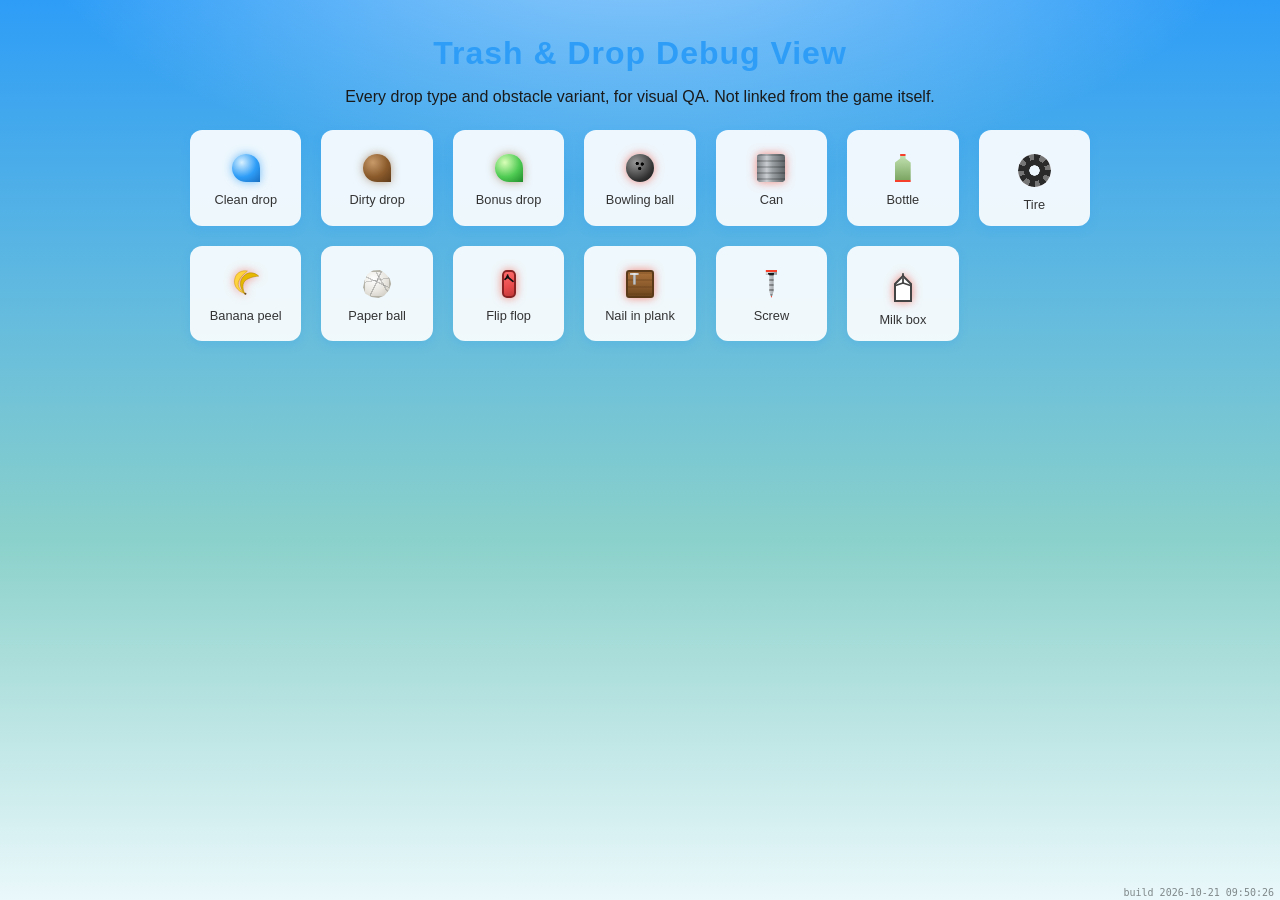
==== debug-trash.html @ 79db8f87 "Change the river background on each level-up instead of each filled bucket Co-Authored-By: Claude So" ====
<!DOCTYPE html>
<html lang="en">
<head>
    <meta charset="UTF-8">
    <meta name="viewport" content="width=device-width, initial-scale=1.0">
    <title>Trash Debug | Bucket Master</title>
    <!-- Not linked from the game. Reuses styles.css directly so this view
         always matches whatever the drop/obstacle shapes currently look
         like, with no separate copy to keep in sync. -->
    <link rel="stylesheet" href="styles.css?v=20261021093617">
    <style>
        body {
            padding: 30px 16px 60px;
        }

        h1 {
            color: #2E9DF7;
            margin-bottom: 4px;
        }

        #grid {
            display: grid;
            grid-template-columns: repeat(auto-fill, minmax(110px, 1fr));
            gap: 20px;
            max-width: 900px;
            margin: 24px auto 0;
        }

        .debug-item {
            position: relative;
            display: flex;
            flex-direction: column;
            align-items: center;
            gap: 10px;
            background: rgba(255, 255, 255, 0.9);
            border-radius: 12px;
            padding: 24px 10px 14px;
            box-shadow: 0 4px 10px rgba(46, 157, 247, 0.2);
        }

        /* The game positions drops absolutely for falling; here they just
           need to sit in normal flow inside the grid cell */
        .debug-item .drop {
            position: static;
        }

        .debug-item span {
            font-size: 0.8rem;
            color: #333;
        }
    </style>
</head>
<body>
    <h1>Trash &amp; Drop Debug View</h1>
    <p>Every drop type and obstacle variant, for visual QA. Not linked from the game itself.</p>
    <div id="grid"></div>
    <p id="build-marker" style="position: fixed; bottom: 2px; right: 6px; font-size: 10px; color: rgba(0, 0, 0, 0.45); margin: 0; font-family: monospace;">build 2026-10-21 09:50:26</p>

    <script>
        var types = [
            { cls: 'clean', label: 'Clean drop' },
            { cls: 'dirty', label: 'Dirty drop' },
            { cls: 'dirty dirty-bonus', label: 'Bonus drop' },
            { cls: 'obstacle obstacle-bowling', label: 'Bowling ball' },
            { cls: 'obstacle obstacle-can', label: 'Can' },
            { cls: 'obstacle obstacle-bottle', label: 'Bottle' },
            { cls: 'obstacle obstacle-tire', label: 'Tire' },
            { cls: 'obstacle obstacle-banana', label: 'Banana peel' },
            { cls: 'obstacle obstacle-paperball', label: 'Paper ball' },
            { cls: 'obstacle obstacle-flipflop', label: 'Flip flop' },
            { cls: 'obstacle obstacle-plank', label: 'Nail in plank' },
            { cls: 'obstacle obstacle-screw', label: 'Screw' },
            { cls: 'obstacle obstacle-milkbox', label: 'Milk box' }
        ];

        var grid = document.getElementById('grid');

        types.forEach(function (type) {
            var item = document.createElement('div');
            item.className = 'debug-item';

            var drop = document.createElement('div');
            drop.className = 'drop ' + type.cls;
            item.appendChild(drop);

            var label = document.createElement('span');
            label.textContent = type.label;
            item.appendChild(label);

            grid.appendChild(item);
        });
    </script>
</body>
</html>
---- styles.css ----
/* Charity: water Brand Colors

Primary Colors:
- Yellow:     #FFC907
- Blue:       #2E9DF7

Secondary Colors:
- Light Blue: #8BD1CB
- Green:      #4FCB53
- Orange:     #FF902A
- Red:        #F5402C
- Dark Green: #159A48
- Pink:       #F16061

*/

* {
    box-sizing: border-box;
}

body {
    font-family: 'Fredoka', Arial, Helvetica, sans-serif;
    text-align: center;
    background:
        radial-gradient(ellipse 80% 50% at 50% -10%, rgba(255, 255, 255, 0.55), rgba(255, 255, 255, 0) 60%),
        linear-gradient(180deg, #2E9DF7 0%, #8BD1CB 60%, #eaf8fb 100%);
    background-attachment: fixed;
    margin: 0;
    padding: 20px 10px 40px;
    color: #1a1a1a;
    position: relative;
    overflow-x: hidden;
}

/* Drifting clouds sit behind every other element */
.sky-clouds {
    position: fixed;
    inset: 0;
    overflow: hidden;
    pointer-events: none;
    z-index: 0;
}

.sky-cloud {
    position: absolute;
    overflow: visible;
    fill: rgba(255, 255, 255, 0.75);
}

.sky-cloud-one { width: 420px; height: 240px; top: 2%; left: 0; opacity: 0; animation: cloudDrift1 38s linear 0s infinite; }
.sky-cloud-two { width: 320px; height: 184px; top: 60%; left: 0; fill: rgba(255, 255, 255, 0.55); opacity: 0; animation: cloudDrift2 34s linear -12s infinite; }
.sky-cloud-three { width: 260px; height: 150px; top: 32%; left: 0; fill: rgba(255, 255, 255, 0.45); opacity: 0; animation: cloudDrift3 30s linear -20s infinite; }

/* Each cloud's shape slowly stretches wider and contracts again, at an
   uneven pace so the three clouds never sync up and it reads as random */
.sky-cloud path {
    transform-box: fill-box;
    transform-origin: center;
}

.sky-cloud-one path { animation: cloudStretch1 25s ease-in-out 0s infinite; }
.sky-cloud-two path { animation: cloudStretch2 31s ease-in-out -9s infinite; }
.sky-cloud-three path { animation: cloudStretch3 21s ease-in-out -14s infinite; }

@keyframes cloudDrift1 {
    0%   { transform: translate3d(115vw, 0, 0); opacity: 0; }
    8%   { opacity: 1; }
    75%  { opacity: 1; }
    100% { transform: translate3d(-45vw, 0, 0); opacity: 0; }
}

@keyframes cloudDrift2 {
    0%   { transform: translate3d(108vw, 0, 0); opacity: 0; }
    6%   { opacity: 1; }
    78%  { opacity: 1; }
    100% { transform: translate3d(-40vw, 0, 0); opacity: 0; }
}

@keyframes cloudDrift3 {
    0%   { transform: translate3d(105vw, 0, 0); opacity: 0; }
    10%  { opacity: 1; }
    80%  { opacity: 1; }
    100% { transform: translate3d(-35vw, 0, 0); opacity: 0; }
}

@keyframes cloudStretch1 {
    0%   { transform: scaleX(1); }
    17%  { transform: scaleX(1.3); }
    38%  { transform: scaleX(0.88); }
    60%  { transform: scaleX(1.45); }
    83%  { transform: scaleX(0.95); }
    100% { transform: scaleX(1); }
}

@keyframes cloudStretch2 {
    0%   { transform: scaleX(1); }
    22%  { transform: scaleX(0.82); }
    47%  { transform: scaleX(1.4); }
    68%  { transform: scaleX(1.05); }
    90%  { transform: scaleX(1.25); }
    100% { transform: scaleX(1); }
}

@keyframes cloudStretch3 {
    0%   { transform: scaleX(1); }
    13%  { transform: scaleX(1.2); }
    35%  { transform: scaleX(1.35); }
    55%  { transform: scaleX(0.8); }
    78%  { transform: scaleX(1.15); }
    100% { transform: scaleX(1); }
}

@media (prefers-reduced-motion: reduce) {
    .sky-cloud, .sky-cloud path { animation: none; opacity: 0.6; }
}

/* Everything else sits above the sky and clouds */
header, #stats-bar, #game-area, #controls, #confetti-layer {
    position: relative;
    z-index: 1;
}

/* Glassy, glowing header panel with a soft light-leak highlight across the top */
header {
    position: relative;
    margin-bottom: 15px;
    background: linear-gradient(180deg, rgba(255, 255, 255, 0.97) 0%, rgba(235, 248, 255, 0.92) 55%, rgba(210, 238, 255, 0.88) 100%);
    max-width: 500px;
    margin-left: auto;
    margin-right: auto;
    border-radius: 22px;
    padding: 16px 12px 12px;
    border: 1px solid rgba(255, 255, 255, 0.85);
    box-shadow:
        0 1px 0 rgba(255, 255, 255, 0.9) inset,
        0 10px 26px rgba(46, 157, 247, 0.28),
        0 0 0 1px rgba(46, 157, 247, 0.12);
    overflow: hidden;
}

header::before {
    content: '';
    position: absolute;
    top: -4px;
    left: 8%;
    width: 84%;
    height: 48%;
    background: linear-gradient(180deg, rgba(255, 255, 255, 0.95), rgba(255, 255, 255, 0));
    border-radius: 50%;
    pointer-events: none;
}

/* A diagonal shine sweeps across the whole header box periodically. Uses
   `left` (resolved against the header's own width) rather than
   `transform: translateX()` (which resolves against the band's own,
   much narrower width) so it reliably clears the box before looping. */
header::after {
    content: '';
    position: absolute;
    top: 0;
    left: -40%;
    width: 30%;
    height: 100%;
    background: linear-gradient(120deg, transparent, rgba(255, 255, 255, 0.85), transparent);
    transform: skewX(-20deg);
    animation: headerShimmerSweep 3.5s ease-in-out infinite;
    pointer-events: none;
}

@keyframes headerShimmerSweep {
    0%   { left: -40%; }
    100% { left: 140%; }
}

body.playing header::after {
    animation: none;
}

#logo {
    position: relative;
    left: -3px;
    max-width: 220px;
    margin-bottom: 5px;
    filter: drop-shadow(0 2px 5px rgba(0, 0, 0, 0.18));
}

/* The header itself stays soft and plainly transparent; the title and
   stats row below get pushed much further into glossy chrome instead */
h1 {
    position: relative;
    margin: 5px 0;
    font-weight: 700;
    letter-spacing: 1px;
}

/* Each letter is its own glossy chrome bubble: a vertical gradient fill
   clipped to the text, plus an embossed shadow for depth. They bob up and
   down in a slow wave, split into spans and given a randomized delay by
   script.js. */
.title-letter {
    display: inline-block;
    background: linear-gradient(180deg, #ffffff 0%, #cfe9ff 14%, #2E9DF7 42%, #155ea0 58%, #6fc3ff 75%, #eaf8ff 100%);
    -webkit-background-clip: text;
    background-clip: text;
    -webkit-text-fill-color: transparent;
    color: transparent;
    text-shadow:
        0 2px 0 rgba(10, 60, 100, 0.35),
        0 5px 10px rgba(46, 157, 247, 0.35);
    animation: titleWave 1.8s ease-in-out infinite;
}

@keyframes titleWave {
    0%, 100% { transform: translateY(0); }
    50%      { transform: translateY(calc(-1 * var(--bob-height, 6px))); }
}

body.playing .title-letter {
    animation: none;
    transform: translateY(0);
}

#tagline {
    position: relative;
    margin: 0;
    font-size: 0.95rem;
}

/* Mute/unmute button: a shiny glass orb pinned to the header's corner */
#sound-toggle {
    position: absolute;
    top: 10px;
    right: 10px;
    width: 40px;
    height: 40px;
    padding: 0;
    font-size: 1.2rem;
    line-height: 1;
    border-radius: 50%;
    background: radial-gradient(circle at 35% 28%, #eafffc 0%, #8BD1CB 50%, #3f9188 100%);
    box-shadow:
        0 1px 0 rgba(255, 255, 255, 0.85) inset,
        0 -5px 8px rgba(0, 0, 0, 0.2) inset,
        0 3px 8px rgba(0, 0, 0, 0.3),
        0 0 14px rgba(139, 209, 203, 0.7);
    transition: filter 150ms ease, box-shadow 150ms ease, transform 150ms ease;
    overflow: hidden;
}

#sound-toggle::after {
    content: '';
    position: absolute;
    top: 3px;
    left: 18%;
    width: 64%;
    height: 38%;
    background: linear-gradient(180deg, rgba(255, 255, 255, 0.9), rgba(255, 255, 255, 0));
    border-radius: 50%;
    pointer-events: none;
}

#sound-toggle:hover {
    filter: brightness(1.12);
    transform: translateY(-1px);
    box-shadow:
        0 1px 0 rgba(255, 255, 255, 0.9) inset,
        0 -5px 8px rgba(0, 0, 0, 0.2) inset,
        0 4px 10px rgba(0, 0, 0, 0.32),
        0 0 20px rgba(139, 209, 203, 0.9);
}

#sound-toggle.muted {
    background: radial-gradient(circle at 35% 28%, #fbfbfb 0%, #cfcfcf 50%, #8d8d8d 100%);
}

/* Stats bar above the game area: pushed well past the header's soft
   glass look into full plasticy, chrome-bevel gloss */
#stats-bar {
    position: relative;
    display: flex;
    justify-content: center;
    gap: 20px;
    max-width: 500px;
    margin: 14px auto 0;
    background: linear-gradient(180deg, rgba(255, 255, 255, 0.98) 0%, rgba(205, 238, 255, 0.92) 55%, rgba(175, 222, 252, 0.9) 100%);
    border: 1px solid rgba(255, 255, 255, 0.9);
    border-radius: 20px;
    padding: 14px 10px;
    overflow: hidden;
    box-shadow:
        0 2px 0 rgba(255, 255, 255, 0.95) inset,
        0 -10px 16px rgba(46, 157, 247, 0.18) inset,
        0 10px 22px rgba(46, 157, 247, 0.3),
        0 0 0 1px rgba(46, 157, 247, 0.15);
}

/* A diagonal shine sweeps across the panel periodically */
/* Same `left`-based sweep as the header, so it fully clears the panel
   before looping instead of blinking out mid-box */
#stats-bar::after {
    content: '';
    position: absolute;
    top: 0;
    left: -40%;
    width: 30%;
    height: 100%;
    background: linear-gradient(120deg, transparent, rgba(255, 255, 255, 0.75), transparent);
    transform: skewX(-20deg);
    animation: statsShimmerSweep 4s ease-in-out infinite;
    pointer-events: none;
}

@keyframes statsShimmerSweep {
    0%   { left: -40%; }
    100% { left: 140%; }
}

body.playing #stats-bar::after {
    animation: none;
}

/* Delay, duration, and bob height are randomized per stat by script.js,
   so the wave travels across the row unevenly instead of a uniform bounce */
.stat {
    display: flex;
    flex-direction: column;
    animation: statWave 1.4s ease-in-out infinite;
}

@keyframes statWave {
    0%, 100% { transform: translateY(0); }
    50% { transform: translateY(calc(-1 * var(--bob-height, 10px))); }
}

/* The wave stops while a round is actually being played, so it doesn't
   distract from the game itself */
body.playing .stat {
    animation: none;
}

.stat-label {
    font-size: 0.75rem;
    font-weight: 600;
    text-transform: uppercase;
    letter-spacing: 0.5px;
    color: #4a7fa8;
    text-shadow: 0 1px 0 rgba(255, 255, 255, 0.7);
}

/* Glossy chrome numbers, same vertical gradient-fill trick as the title */
#timer-display, #level-display, #buckets-display {
    font-size: 1.75rem;
    font-weight: 700;
    background: linear-gradient(180deg, #ffffff 0%, #cfe9ff 14%, #2E9DF7 42%, #155ea0 58%, #6fc3ff 75%, #eaf8ff 100%);
    -webkit-background-clip: text;
    background-clip: text;
    -webkit-text-fill-color: transparent;
    color: transparent;
    text-shadow:
        0 2px 0 rgba(10, 60, 100, 0.3),
        0 4px 10px rgba(46, 157, 247, 0.4);
    transition: transform 150ms ease;
}

#lives-display {
    font-size: 1.75rem;
    filter: drop-shadow(0 1px 2px rgba(0, 0, 0, 0.2));
}

.stat-pop {
    transform: scale(1.4);
}

/* The playable area, framed like a glossy chrome window */
#game-area {
    position: relative;
    width: 100%;
    max-width: 500px;
    height: 70vh;
    max-height: 520px;
    margin: 0 auto;
    background-color: #8BD1CB;
    border: 5px solid #2E9DF7;
    border-radius: 20px;
    overflow: hidden;
    touch-action: none;
    box-shadow:
        0 0 0 3px rgba(255, 255, 255, 0.55),
        0 0 0 6px rgba(46, 157, 247, 0.3),
        0 14px 30px rgba(14, 70, 120, 0.4),
        0 0 40px rgba(46, 157, 247, 0.4),
        inset 0 3px 10px rgba(255, 255, 255, 0.35),
        inset 0 -22px 44px rgba(0, 0, 0, 0.15);
    animation: areaWobble 7s ease-in-out infinite;
}

#game-area.playing {
    cursor: none;
    animation: none;
}

/* A slow jelly-like wobble while nobody's playing */
@keyframes areaWobble {
    0%, 100% { border-radius: 20px; }
    25%      { border-radius: 24px 16px 26px 14px / 16px 26px 14px 24px; }
    50%      { border-radius: 14px 26px 16px 24px / 26px 14px 24px 16px; }
    75%      { border-radius: 26px 14px 24px 16px / 14px 24px 16px 26px; }
}

/* The title panel and stats bar get the same jelly corner wobble while
   nobody's playing, each offset in time so they don't move in lockstep */
header {
    animation: areaWobble 7s ease-in-out infinite;
    animation-delay: -2.3s;
}

#stats-bar {
    animation: areaWobble 7s ease-in-out infinite;
    animation-delay: -4.6s;
}

body.playing header,
body.playing #stats-bar {
    animation: none;
}

/* A sharp, violent version triggered briefly whenever the bucket takes damage */
#game-area.damaged {
    animation: areaWobbleViolent 500ms ease-in-out;
}

@keyframes areaWobbleViolent {
    0%   { border-radius: 20px; transform: translate(0, 0) rotate(0deg); }
    10%  { border-radius: 32px 8px 36px 4px / 8px 32px 4px 36px; transform: translate(-5px, 4px) rotate(-1.3deg); }
    25%  { border-radius: 4px 36px 8px 32px / 36px 4px 32px 8px; transform: translate(6px, -5px) rotate(1.5deg); }
    40%  { border-radius: 36px 6px 30px 10px / 6px 36px 10px 30px; transform: translate(-6px, 3px) rotate(-1.1deg); }
    55%  { border-radius: 8px 30px 6px 34px / 30px 8px 34px 6px; transform: translate(5px, -3px) rotate(1deg); }
    70%  { border-radius: 28px 12px 26px 14px / 12px 28px 14px 26px; transform: translate(-3px, 2px) rotate(-0.6deg); }
    85%  { border-radius: 16px 24px 18px 22px / 24px 16px 22px 18px; transform: translate(2px, -1px) rotate(0.3deg); }
    100% { border-radius: 20px; transform: translate(0, 0) rotate(0deg); }
}

/* Two stacked river photos, crossfaded by script.js on every full bucket */
.river-bg {
    position: absolute;
    inset: 0;
    background-size: cover;
    background-position: center;
    opacity: 0;
    transition: opacity 900ms ease;
}

.river-bg.active {
    opacity: 1;
}

/* The bucket the player moves */
#bucket {
    position: absolute;
    bottom: 10px;
    left: 50%;
    width: 52px;
    height: 70px;
    transform-origin: 50% 0%;
    filter: drop-shadow(0 4px 8px rgba(0, 0, 0, 0.3));
}

.bucket-handle {
    position: absolute;
    top: 0;
    left: 50%;
    width: 32px;
    height: 24px;
    border: 4px solid #8a5a2b;
    border-bottom: none;
    border-radius: 50% 50% 0 0;
    transform: translateX(-50%);
    box-shadow: 0 1px 0 rgba(255, 255, 255, 0.4) inset;
}

/* The bucket is built from three nested trapezoids. Each inner layer's
   top and bottom edges are pulled in vertically, and at each of those new
   heights its left/right x-coordinates are computed from the outer
   trapezoid's own slope (x = 0.1 * y from the left edge, mirrored for the
   right) plus a constant horizontal offset. Adding that same constant at
   both ends of a sloped edge preserves its slope exactly, so every
   layer's angled sides, and now its top and bottom edges too, stay
   perfectly parallel to the outer one all the way around. A plain
   `border` can't do this: it always draws along the element's original
   rectangular box, not its clip-path, so it only lines up near the top
   and leaves the tapered sides with no outline at all. Layering
   solid-color trapezoids instead makes each one peek out as a clean,
   evenly-angled rim around the next, on every edge. */

/* Outermost layer: solid gold, this IS the bucket's rim color */
.bucket-body {
    position: absolute;
    bottom: 0;
    left: 0;
    width: 100%;
    height: 56px;
    background: linear-gradient(180deg, #ffd27a 0%, #FF902A 55%, #d9730a 100%);
    clip-path: polygon(0% 0%, 100% 0%, 90% 100%, 10% 100%);
    overflow: hidden;
    box-shadow:
        inset 0 3px 5px rgba(255, 255, 255, 0.5),
        inset 0 -6px 10px rgba(0, 0, 0, 0.25);
}

/* Middle layer: the galvanized-metal gray, inset from the gold so it
   shows as an even gold rim all the way around */
.bucket-metal {
    position: absolute;
    inset: 0;
    background: linear-gradient(180deg, #eef2f3 0%, #d7dee1 35%, #aab4ba 100%);
    clip-path: polygon(5.4% 4%, 94.6% 4%, 85.4% 96%, 14.6% 96%);
    overflow: hidden;
    box-shadow:
        inset 0 4px 6px rgba(255, 255, 255, 0.6),
        inset 0 -8px 12px rgba(0, 0, 0, 0.2);
}

/* Innermost layer: masks the water fill, inset further so the metal
   shows as its own rim around the water */
.bucket-cavity {
    position: absolute;
    inset: 0;
    clip-path: polygon(13% 10%, 87% 10%, 79% 90%, 21% 90%);
    overflow: hidden;
}

#bucket-fill {
    position: absolute;
    bottom: 0;
    left: 0;
    width: 100%;
    height: 0%;
    background: linear-gradient(180deg, #a9e6e0 0%, #8BD1CB 40%, #2E9DF7 100%);
    box-shadow: 0 0 14px rgba(46, 157, 247, 0.65) inset;
    transition: height 250ms ease;
}

#bucket.jammed .bucket-body {
    background: linear-gradient(180deg, #ff9a8a 0%, #F5402C 55%, #b82e1f 100%);
}

/* The jam shake and the swing tilt both live on #bucket's transform, so
   the shake is driven from script.js alongside the tilt instead of being
   a separate CSS animation that would fight it */

/* Cracks: procedural branching lines drawn into here by script.js,
   confined to the bucket's own clip-path */
#bucket-cracks {
    position: absolute;
    inset: 0;
    width: 100%;
    height: 100%;
    pointer-events: none;
}

.crack-line {
    fill: none;
    stroke: rgba(25, 20, 15, 0.8);
    stroke-width: 1.6;
    stroke-linecap: round;
}

/* A new bucket wooshes up from way offscreen below, starting massive
   (clipped by the play area's own edges) and settling to normal size
   with a little overshoot */
@keyframes bucketEnter {
    0%   { transform: scale(7) translateY(480px); opacity: 0; }
    4%   { opacity: 1; }
    100% { transform: scale(1) translateY(0); opacity: 1; }
}

#bucket.entering {
    animation: bucketEnter 750ms cubic-bezier(0.34, 1.56, 0.64, 1);
}

/* A filled bucket shrinks up and away toward the bucket counter */
@keyframes bucketExitSuccess {
    0%   { transform: scale(1) translateY(0); opacity: 1; }
    100% { transform: scale(0.15) translateY(-120px); opacity: 0; }
}

#bucket.exiting-success {
    animation: bucketExitSuccess 420ms ease-in forwards;
}

/* A contaminated bucket lifts like it's being wound up for a throw, then
   gets flung off to whichever side --fling-dir points. --fling-distance
   is set by script.js to whatever it takes to clear the play area
   completely from wherever the bucket currently is. */
@keyframes bucketExitContaminated {
    0%   { transform: translate(0, 0) rotate(0deg) scale(1); opacity: 1; }
    20%  { transform: translate(0, -18px) rotate(calc(var(--fling-dir, 1) * -8deg)) scale(1); opacity: 1; }
    100% { transform: translate(calc(var(--fling-dir, 1) * var(--fling-distance, 420px)), -40px) rotate(calc(var(--fling-dir, 1) * 70deg)) scale(0.2); opacity: 0; }
}

#bucket.exiting-contaminated {
    animation: bucketExitContaminated 550ms ease-in forwards;
}

/* Three cracks and the bucket is done: a quick pulse then gone, with the
   debris burst handled separately by script.js */
@keyframes bucketExplode {
    0%   { transform: scale(1); opacity: 1; }
    30%  { transform: scale(1.2); opacity: 1; }
    100% { transform: scale(0.3); opacity: 0; }
}

#bucket.exploding {
    animation: bucketExplode 260ms ease-in forwards;
}

/* The water filter: a mesh sieve the bucket can bump and push around */
#filter {
    position: absolute;
    top: 0;
    left: 0;
    width: 46px;
    height: 46px;
    border-radius: 50%;
    border: 3px solid #2E9DF7;
    background-color: rgba(255, 255, 255, 0.85);
    background-image:
        repeating-linear-gradient(0deg, #8BD1CB 0 2px, transparent 2px 8px),
        repeating-linear-gradient(90deg, #8BD1CB 0 2px, transparent 2px 8px);
    box-shadow:
        0 1px 0 rgba(255, 255, 255, 0.7) inset,
        0 3px 8px rgba(0, 0, 0, 0.25),
        0 0 12px rgba(46, 157, 247, 0.45);
    transition: box-shadow 150ms ease;
    overflow: hidden;
}

#filter-cracks {
    position: absolute;
    inset: 0;
    width: 100%;
    height: 100%;
    pointer-events: none;
}

.filter-crack-line {
    stroke-width: 3;
}

/* A white diagonal shine, only visible while the filter is shining */
#filter::after {
    content: '';
    position: absolute;
    top: 0;
    left: -120%;
    width: 60%;
    height: 100%;
    background: linear-gradient(110deg, transparent, rgba(255, 255, 255, 0.95), transparent);
    transform: skewX(-20deg);
    pointer-events: none;
    opacity: 0;
}

#filter.shining::after {
    animation: filterShineSweep 800ms ease-out 300ms;
}

@keyframes filterShineSweep {
    0%   { left: -120%; opacity: 1; }
    100% { left: 160%; opacity: 1; }
}

/* A destroyed filter falls back in the same way a new bucket does */
@keyframes filterEnter {
    0%   { transform: scale(7) translateY(480px); opacity: 0; filter: brightness(3); }
    4%   { opacity: 1; }
    70%  { filter: brightness(2); }
    100% { transform: scale(1) translateY(0); opacity: 1; filter: brightness(1); }
}

#filter.entering {
    animation: filterEnter 750ms cubic-bezier(0.34, 1.56, 0.64, 1);
}

/* The third hit: a hard white flash, a swelling shockwave ring, then gone */
@keyframes filterExplode {
    0%   { transform: scale(1); opacity: 1; filter: brightness(1); box-shadow: 0 0 0 0 rgba(255, 255, 255, 0.95); }
    20%  { transform: scale(1.5); opacity: 1; filter: brightness(4); box-shadow: 0 0 0 10px rgba(255, 255, 255, 0.9), 0 0 40px 14px rgba(255, 220, 120, 0.9); }
    100% { transform: scale(2.6); opacity: 0; filter: brightness(2); box-shadow: 0 0 0 70px rgba(46, 157, 247, 0), 0 0 60px 30px rgba(255, 200, 100, 0); }
}

#filter.exploding {
    animation: filterExplode 450ms ease-out forwards;
}

#filter.gone {
    display: none;
}

#filter.bumped {
    box-shadow:
        0 0 0 6px rgba(46, 157, 247, 0.35),
        0 0 18px rgba(46, 157, 247, 0.7);
}

#filter.filtering {
    animation: filterPulse 350ms ease;
}

@keyframes filterPulse {
    0% { box-shadow: 0 0 0 0 rgba(79, 203, 83, 0.6); }
    100% { box-shadow: 0 0 0 16px rgba(79, 203, 83, 0); }
}

/* Falling drops and obstacles, created by script.js */
.drop {
    position: absolute;
    top: 0;
    width: 28px;
    height: 28px;
    border-radius: 50% 50% 0 50%;
}

/* Water drops wiggle continuously, the same elastic squish-and-rotate as
   the FoxWizard mode switch's click wobble, just looped forever instead
   of firing once. The 225deg keeps the teardrop's point-up orientation
   underneath the wiggle. script.js randomizes each drop's duration a
   little so they don't all wiggle in lockstep. */
@keyframes dropWiggle {
    0%   { transform: rotate(225deg) scale(1) rotate(0deg); }
    15%  { transform: rotate(225deg) scale(0.85, 1.25) rotate(-12deg); }
    30%  { transform: rotate(225deg) scale(1.3, 0.75) rotate(8deg); }
    45%  { transform: rotate(225deg) scale(0.8, 1.2) rotate(-6deg); }
    60%  { transform: rotate(225deg) scale(1.15, 0.85) rotate(4deg); }
    75%  { transform: rotate(225deg) scale(0.92, 1.08) rotate(-2deg); }
    90%  { transform: rotate(225deg) scale(1.05, 0.95) rotate(1deg); }
    100% { transform: rotate(225deg) scale(1) rotate(0deg); }
}

.drop.clean, .drop.dirty {
    animation: dropWiggle 1.7s ease-in-out infinite;
}

.drop.clean {
    background: radial-gradient(circle at 35% 30%, #d7f0ff 0%, #2E9DF7 55%, #1a6fc0 100%);
    box-shadow: 0 0 9px rgba(46, 157, 247, 0.65);
}

.drop.dirty {
    background: radial-gradient(circle at 35% 30%, #c89a6a 0%, #8a5a2b 55%, #5e3b1a 100%);
    box-shadow: 0 0 9px rgba(138, 90, 43, 0.55);
}

/* A rare bonus dirty drop: neon green and pulsing, worth filtering
   instead of avoiding. Keeps the wiggle but adds a second, independent
   pulse animation (its own fixed-speed duration is appended by
   script.js, since the wiggle's duration is randomized per drop). */
@keyframes bonusPulse {
    0%, 100% { box-shadow: 0 0 10px 2px rgba(79, 203, 83, 0.85); filter: brightness(1); }
    50%      { box-shadow: 0 0 22px 7px rgba(140, 255, 120, 1); filter: brightness(1.35); }
}

.drop.dirty.dirty-bonus {
    background: radial-gradient(circle at 35% 30%, #d9ffb8 0%, #4FCB53 55%, #1f8a2a 100%);
    animation-name: dropWiggle, bonusPulse;
    animation-timing-function: ease-in-out, ease-in-out;
    animation-iteration-count: infinite, infinite;
}

/* Trash slowly tumbles as it falls */
@keyframes dropSpin {
    from { transform: rotate(0deg); }
    to   { transform: rotate(360deg); }
}

/* Shared obstacle look: a red hazard border and glow. script.js randomly
   tags obstacle drops with one of the variant classes below for visual
   shape/color; some variants override or remove this border themselves. */
.drop.obstacle {
    border-radius: 50%;
    animation: dropSpin 3.4s linear infinite;
    border: 2px solid #F5402C;
    box-shadow: 0 0 10px rgba(245, 64, 44, 0.6);
}

/* A bowling ball: three finger holes, no hazard border (it's a smooth
   sphere, not a rimmed object) */
.drop.obstacle.obstacle-bowling {
    border: none;
    background:
        radial-gradient(circle 2.3px at 40% 34%, #040404 0%, #040404 55%, rgba(0, 0, 0, 0.5) 72%, transparent 85%),
        radial-gradient(circle 2.3px at 58% 36%, #040404 0%, #040404 55%, rgba(0, 0, 0, 0.5) 72%, transparent 85%),
        radial-gradient(circle 2.3px at 49% 52%, #040404 0%, #040404 55%, rgba(0, 0, 0, 0.5) 72%, transparent 85%),
        radial-gradient(circle at 35% 30%, #999 0%, #333333 65%, #111 100%);
}

/* A crushed can: horizontal ridges across a dented metal body, no
   hazard border (the can's own metal edge reads clearly enough) */
.drop.obstacle.obstacle-can {
    border-radius: 15% / 10%;
    border: none;
    background:
        repeating-linear-gradient(180deg, rgba(0, 0, 0, 0.18) 0 2px, transparent 2px 6px),
        linear-gradient(90deg, #7d8286 0%, #c9cdd1 35%, #9aa0a4 55%, #5e6366 100%);
}

/* A plastic bottle: a narrow neck above a wider translucent body */
.drop.obstacle.obstacle-bottle {
    border-radius: 0;
    clip-path: polygon(40.4% 0%, 59.6% 0%, 59.6% 16%, 78% 30%, 78% 100%, 22% 100%, 22% 30%, 40.4% 16%);
    background: linear-gradient(180deg, rgba(158, 206, 112, 0.55) 0%, rgba(85, 139, 47, 0.75) 100%);
}

/* A tire: a tread-studded rubber ring with a hub and lug nuts, a little
   bigger than the other trash so it reads clearly */
/* Just the rubber ring with a genuinely empty hole through the middle
   (via mask, not a lighter-colored center) -- a wheel's hub and lug nuts
   aren't part of the tire itself */
.drop.obstacle.obstacle-tire {
    width: 33px;
    height: 33px;
    border-radius: 50%;
    border: none;
    background:
        /* solid band for the inner half of the ring, so the spoked
           tread pattern underneath only shows in the outer half. Fewer,
           wider, higher-contrast spokes so they actually read at this
           size instead of blurring into a flat ring. `circle` alone
           defaults to farthest-corner sizing, which measures percentages
           against the box's CORNER distance, not the rendered circle's
           own edge -- that mismatch was pushing the "outer half" past
           the visible circle entirely, hiding the spokes completely.
           farthest-side fixes percentages to the actual circle radius. */
        radial-gradient(circle farthest-side, transparent 0% 30%, #2a2a2a 30% 65%, transparent 65% 100%),
        repeating-conic-gradient(#2a2a2a 0deg 22.5deg, #767676 22.5deg 45deg);
    -webkit-mask-image: radial-gradient(circle farthest-side, transparent 0% 30%, #000 33% 100%);
    mask-image: radial-gradient(circle farthest-side, transparent 0% 30%, #000 33% 100%);
    box-shadow: 0 0 10px rgba(245, 64, 44, 0.6);
}

/* A banana peel: three curled strips splayed from a center point */
/* Two actual bananas in a bunch: one curved banana shape, drawn once as
   an SVG path, duplicated and rotated around the shared stem point for
   the second, slightly darker one. SVG instead of a clip-path polygon
   since a smooth curved fruit shape needs real curves, not many short
   straight segments. */
/* box-shadow (from the shared .drop.obstacle rule) follows the element's
   actual square box, which showed as a glowing square now that there's
   no clip-path to constrain it. drop-shadow follows the SVG's own alpha
   shape instead, so it hugs the bananas themselves. Second banana is
   rotated only 18deg around the shared stem (not 125deg) for a slight,
   realistic fan instead of a wide splay, and the path is fattened
   (wider gap between its outer and inner curves). */
.drop.obstacle.obstacle-banana {
    border-radius: 0;
    border: none;
    box-shadow: none;
    filter: drop-shadow(0 0 5px rgba(245, 64, 44, 0.6));
    background-color: transparent;
    background-image: url("data:image/svg+xml,%3Csvg xmlns='http://www.w3.org/2000/svg' viewBox='0 0 100 100'%3E%3Cpath d='M48,85 C15,75 2,50 12,25 C18,8 38,0 55,4 C48,10 36,18 28,32 C16,50 22,68 48,85 Z' fill='%23ffd23f' stroke='%23c99a00' stroke-width='1.8'/%3E%3Cpath d='M48,85 C15,75 2,50 12,25 C18,8 38,0 55,4 C48,10 36,18 28,32 C16,50 22,68 48,85 Z' fill='%23e6b800' stroke='%23b08700' stroke-width='1.8' transform='rotate(32 44 83)'/%3E%3Ccircle cx='48' cy='85' r='3.5' fill='%236e4a1f'/%3E%3C/svg%3E");
    background-size: 100% 100%;
    background-repeat: no-repeat;
}

/* A crumpled paper ball: an irregular off-white lump with a few faint
   crease lines */
/* An angular, many-faceted polygon (not a smooth round blob) so it reads
   as a crumpled wad of paper instead of a pale round object */
.drop.obstacle.obstacle-paperball {
    border-radius: 0;
    clip-path: polygon(
        35% 2%, 60% 0%, 78% 12%, 95% 30%, 100% 50%,
        92% 72%, 75% 92%, 55% 100%, 30% 96%,
        8% 85%, 0% 62%, 5% 38%, 15% 15%
    );
    background:
        linear-gradient(115deg, transparent 0% 44%, rgba(110, 110, 110, 0.4) 44% 48%, transparent 48% 100%),
        linear-gradient(25deg, transparent 0% 54%, rgba(110, 110, 110, 0.35) 54% 58%, transparent 58% 100%),
        linear-gradient(170deg, transparent 0% 34%, rgba(100, 100, 100, 0.3) 34% 38%, transparent 38% 100%),
        linear-gradient(60deg, transparent 0% 64%, rgba(100, 100, 100, 0.3) 64% 68%, transparent 68% 100%),
        radial-gradient(circle at 35% 30%, #ffffff 0%, #e8e6df 55%, #c7c4ba 100%);
    border: 2px solid #b5b2a8;
}

/* A flip flop: an oval rubber sole with a thong strap meeting at a dot */
/* A narrow rounded-rectangle sole with a Y-shaped thong strap toward one
   end (the classic single-post flip-flop), not an X spanning the whole
   sole like a mash-up of other sandal styles */
/* The rounded-rectangle sole stays exactly as before; only the strap
   pattern changes. Drawn as an inline SVG instead of CSS gradient-line
   tricks, which kept producing an X (or worse) instead of a clean Y --
   SVG gives exact line endpoints with no angle math to get wrong. */
/* Whole shape drawn as one SVG (sole + its own stroke outline + the Y
   strap), instead of mixing a CSS clip-path/gradient with a separate
   background-image layer -- that layering kept silently failing to show
   the strap at all. */
/* The sole's shape is now plain border-radius on the element's own real
   14x28 box -- no SVG stretching involved at all for the silhouette, so
   there's nothing that can go wrong with its proportions. Only the thin
   Y-strap lines are a layered SVG on top, where any stretching quirk
   would be a minor cosmetic issue, not a "whole shape is wrong" one. */
.drop.obstacle.obstacle-flipflop {
    width: 14px;
    height: 28px;
    border-radius: 35% / 18%;
    border: 2px solid #8a2424;
    background-image:
        url("data:image/svg+xml,%3Csvg xmlns='http://www.w3.org/2000/svg' viewBox='0 0 10 24'%3E%3Cg stroke='%23111' stroke-width='1.7' stroke-linecap='round' fill='none'%3E%3Cline x1='3.6' y1='5' x2='1' y2='7.3'/%3E%3Cline x1='3.6' y1='5' x2='9' y2='9.3'/%3E%3Cline x1='3.6' y1='5' x2='3.6' y2='3'/%3E%3C/g%3E%3Ccircle cx='3.6' cy='5' r='1.3' fill='%23111'/%3E%3C/svg%3E"),
        linear-gradient(160deg, #ff6b6b 0%, #e94b4b 60%, #c23a3a 100%);
    background-size: 100% 100%, 100% 100%;
    background-repeat: no-repeat, no-repeat;
}

/* A wood plank with a nail driven through it: horizontal grain, a nail
   shaft, and a nail head */
/* A nail shaped like a T (a flat head bar over a thin shaft), confined
   to a span of the plank's height so it reads as driven into the wood,
   not a strap running the whole length of the board */
.drop.obstacle.obstacle-plank {
    border-radius: 3px;
    background:
        /* head listed first (topmost) so it covers the shaft underneath
           at the overlap; shaft's box now starts higher, well under the
           head's own box, so no sliver of it pokes out above the head */
        linear-gradient(90deg, #c4c4c4, #e8e8e8 50%, #c4c4c4) 12.5% 6.67% / 36% 10% no-repeat,
        linear-gradient(90deg, #9a9a9a, #c4c4c4 50%, #9a9a9a) 22.7% 20% / 12% 40% no-repeat,
        repeating-linear-gradient(180deg, rgba(90, 55, 20, 0.25) 0 2px, transparent 2px 7px),
        linear-gradient(180deg, #a9703a 0%, #8a5a2b 60%, #6e4720 100%);
    border: 2px solid #5a3a18;
}

/* A screw: a metal shaft with horizontal thread rings (not diagonal
   hatching, which read as feather barbs) and a slotted head */
/* A wide flat head sitting above a distinctly thin shaft, not a single
   gentle taper, so it reads as a screw and not a tapered capsule */
.drop.obstacle.obstacle-screw {
    border-radius: 0;
    clip-path: polygon(
        30% 0%, 70% 0%, 70% 16%,
        58% 16%, 58% 76%, 50% 100%, 42% 76%,
        42% 16%, 30% 16%
    );
    background:
        linear-gradient(90deg, transparent 36%, #1a1a1a 38%, #1a1a1a 62%, transparent 64%) 0 4% / 100% 10% no-repeat,
        repeating-linear-gradient(0deg, rgba(0, 0, 0, 0.3) 0 2px, transparent 2px 5px),
        linear-gradient(90deg, #8a8f94 0%, #d8dcdf 35%, #b0b5b9 55%, #6d7275 100%);
}

/* A milk box: the outer silhouette is now a clip-path on the element's
   own real box (same guarantee as the flip-flop's border-radius fix --
   no SVG stretching involved for the overall shape/proportions). The
   element's own background-color shows through as a thin rim around the
   smaller white polygon layered on top, which is how the outline is
   achieved without a `border` (which doesn't follow clip-path) or a
   drop-shadow (too faint to read clearly). Fold lines and the white peak
   seam are layered the same way. */
/* Narrow 20px carton drawn as one outlined SVG: gable roof, short white flap
   line at the peak, and a Y fold low on the roof. */
.drop.obstacle.obstacle-milkbox {
    width: 20px;
    height: 32px;
    border-radius: 0;
    border: none;
    box-shadow: none;
    filter: drop-shadow(0 0 5px rgba(245, 64, 44, 0.6));
    background-color: transparent;
    background-image: url("data:image/svg+xml,%3Csvg xmlns='http://www.w3.org/2000/svg' viewBox='0 0 20 32'%3E%3Cpolygon points='2,31 2,14 10,6 18,14 18,31' fill='white' stroke='%23444' stroke-width='2' stroke-linejoin='miter'/%3E%3Cg stroke='%23444' stroke-width='1.8' stroke-linecap='round' fill='none'%3E%3Cline x1='10' y1='6' x2='10' y2='3.8'/%3E%3Cline x1='10' y1='13' x2='10' y2='8.5'/%3E%3Cline x1='10' y1='13' x2='2.5' y2='15.5'/%3E%3Cline x1='10' y1='13' x2='17.5' y2='15.5'/%3E%3C/g%3E%3C/svg%3E");
    background-size: 100% 100%;
    background-repeat: no-repeat;
}

/* Splash particles, fired off whenever the bucket catches something */
.splash-particle {
    position: absolute;
    width: 8px;
    height: 8px;
    border-radius: 50%;
    opacity: 1;
    pointer-events: none;
    transform: translate(0, 0) scale(1);
    transition: transform 500ms ease-out, opacity 500ms ease-out;
    box-shadow: 0 0 6px currentColor;
}

.splash-particle.active {
    transform: translate(var(--dx), var(--dy)) scale(0.3);
    opacity: 0;
}

.splash-particle.clean-splash { background-color: #2E9DF7; color: #2E9DF7; }
.splash-particle.clean-splash:nth-child(odd) { background-color: #8BD1CB; color: #8BD1CB; }
.splash-particle.dirty-splash { background-color: #8a5a2b; color: #8a5a2b; }
.splash-particle.debris-splash { background-color: #9a9a9a; color: #9a9a9a; }
.splash-particle.debris-splash:nth-child(odd) { background-color: #4a4a4a; color: #4a4a4a; }

/* Overlays for the start and game-over screens */
.overlay {
    position: absolute;
    top: 0;
    left: 0;
    width: 100%;
    height: 100%;
    display: flex;
    flex-direction: column;
    align-items: center;
    justify-content: safe center;
    gap: 8px;
    padding: 10px 14px;
    background: linear-gradient(180deg, rgba(255, 255, 255, 0.97) 0%, rgba(222, 244, 255, 0.93) 100%);
    box-shadow: inset 0 3px 12px rgba(255, 255, 255, 0.6);
    z-index: 2;
    overflow-y: auto;
}

/* Buttons and headings never shrink to make room for the scoreboard;
   only the scoreboard's own list scrolls internally (see .leaderboard ol) */
.overlay button, .overlay h2 {
    flex-shrink: 0;
}

.overlay.hidden {
    display: none;
}

/* Generic hide, used for things like the name-entry form that aren't
   themselves an .overlay */
.hidden {
    display: none;
}

.overlay h2 {
    color: #2E9DF7;
    margin: 0;
    text-shadow:
        0 1px 0 rgba(255, 255, 255, 0.85),
        0 0 16px rgba(46, 157, 247, 0.5);
}

/* Game Over gets the same glossy chrome letters as the header title (via
   .title-letter, applied to its children by script.js), just huge */
/* Game over is a little more see-through than the other overlays so the
   board behind it shows through */
#game-over-screen {
    background: linear-gradient(180deg, rgba(255, 255, 255, 0.88) 0%, rgba(222, 244, 255, 0.82) 100%);
}

#game-over-title {
    font-size: 2.6rem;
    line-height: 1.1;
}

.overlay p {
    margin: 0;
    max-width: 400px;
}

/* Scoreboard: ranks runs by buckets-per-minute, shown on the start and
   game-over screens whenever the game itself isn't running */
.leaderboard {
    width: fit-content;
    min-width: 240px;
    max-width: 100%;
    background: linear-gradient(180deg, rgba(255, 255, 255, 0.9), rgba(214, 240, 255, 0.85));
    border: 1px solid rgba(255, 255, 255, 0.85);
    border-radius: 14px;
    padding: 10px 14px;
    box-shadow:
        0 1px 0 rgba(255, 255, 255, 0.9) inset,
        0 6px 16px rgba(46, 157, 247, 0.2);
}

.leaderboard h3 {
    margin: 0 0 6px;
    color: #2E9DF7;
    font-size: 0.95rem;
    text-shadow: 0 1px 0 rgba(255, 255, 255, 0.8), 0 0 10px rgba(46, 157, 247, 0.4);
}

.leaderboard ol {
    margin: 0 auto;
    padding-left: 0;
    width: fit-content;
    max-width: 100%;
    list-style-position: inside;
    text-align: left;
    font-size: 1.05rem;
    max-height: none;
    overflow-y: visible;
    flex-shrink: 0;
}

.leaderboard li {
    padding: 4px 0;
}

.leaderboard li.empty {
    list-style: none;
    text-align: center;
    color: #666;
}

#game-over-screen .leaderboard ol {
    max-height: none;
    overflow-y: visible;
}

/* The player's own run, shown as one highlighted block at the top of the
   game-over scoreboard instead of a stack of separate text lines */
.final-run {
    margin-bottom: 8px;
    padding: 6px 8px 8px;
    border-radius: 10px;
    background: rgba(46, 157, 247, 0.12);
    border: 1px solid rgba(46, 157, 247, 0.35);
}

.final-run h3 {
    margin-bottom: 2px;
}

.overlay .final-rate {
    margin: 0;
    font-size: 1.5rem;
    font-weight: bold;
    color: #1a6fb8;
}

.overlay .final-details {
    margin: 2px 0 0;
    font-size: 0.85rem;
    color: #444;
}

/* Name-entry form shown after a run that cracks the top of the scoreboard */
#name-entry {
    display: flex;
    flex-direction: row;
    flex-wrap: wrap;
    justify-content: center;
    align-items: center;
    gap: 8px;
}

/* The prompt takes its own full-width row so the input and Save button
   sit side by side beneath it */
#name-entry p {
    flex: 0 0 100%;
    max-width: none;
}

/* #name-entry's own display:flex above otherwise outranks the generic
   .hidden rule on specificity, so it needs its own override here */
#name-entry.hidden {
    display: none;
}

#name-input {
    font-size: 1rem;
    padding: 8px 14px;
    border-radius: 999px;
    border: 1px solid rgba(46, 157, 247, 0.4);
    background: linear-gradient(180deg, #ffffff, #eaf6ff);
    box-shadow:
        0 1px 0 rgba(255, 255, 255, 0.8) inset,
        0 2px 6px rgba(0, 0, 0, 0.12) inset;
    text-align: center;
    width: 200px;
}

/* Glossy, pill-shaped Frutiger Aero buttons with a shine sweep and bevel */
button {
    position: relative;
    overflow: hidden;
    font-size: 1rem;
    font-weight: bold;
    padding: 12px 26px;
    border: none;
    border-radius: 999px;
    background: linear-gradient(180deg, #8ef09a 0%, #4FCB53 45%, #2a9a35 100%);
    color: white;
    text-shadow:
        0 1px 0 rgba(255, 255, 255, 0.4),
        0 -1px 1px rgba(0, 0, 0, 0.35);
    cursor: pointer;
    box-shadow:
        0 1px 0 rgba(255, 255, 255, 0.65) inset,
        0 -7px 11px rgba(0, 0, 0, 0.25) inset,
        0 4px 10px rgba(0, 0, 0, 0.3),
        0 0 18px rgba(79, 203, 83, 0.55);
    transition: transform 120ms ease, box-shadow 200ms ease, filter 200ms ease;
}

button::before {
    content: '';
    position: absolute;
    top: 0;
    left: -40%;
    width: 30%;
    height: 100%;
    background: linear-gradient(120deg, transparent, rgba(255, 255, 255, 0.6), transparent);
    animation: buttonShimmer 3.4s ease-in-out infinite;
    pointer-events: none;
}

button::after {
    content: '';
    position: absolute;
    top: 0;
    left: 0;
    width: 100%;
    height: 55%;
    background: linear-gradient(180deg, rgba(255, 255, 255, 0.85) 0%, rgba(255, 255, 255, 0) 100%);
    border-radius: 999px / 100% 100% 0 0;
    pointer-events: none;
}

@keyframes buttonShimmer {
    0%   { transform: translateX(0) skewX(-20deg); }
    35%  { transform: translateX(480%) skewX(-20deg); }
    100% { transform: translateX(480%) skewX(-20deg); }
}

/* The controls keep their glossy look while playing, but the shine sweep
   stops so it doesn't keep distracting from the game itself */
#game-area.playing ~ #controls button::before {
    animation: none;
}

button:hover {
    filter: brightness(1.12);
    transform: translateY(-2px);
    box-shadow:
        0 1px 0 rgba(255, 255, 255, 0.75) inset,
        0 -7px 11px rgba(0, 0, 0, 0.25) inset,
        0 6px 16px rgba(0, 0, 0, 0.35),
        0 0 28px rgba(79, 203, 83, 0.85);
}

button:active {
    transform: translateY(1px);
    filter: brightness(0.95);
}

/* Elastic squish-and-rotate settle on every click, ported from the main
   mode switch in the FoxWizard web editor (itself adapted from Regime
   Radar's liquid-slosh toggle) */
@keyframes buttonClickWobble {
    0%   { transform: scale(1) rotate(0deg); }
    15%  { transform: scale(0.85, 1.25) rotate(-12deg); }
    30%  { transform: scale(1.3, 0.75) rotate(8deg); }
    45%  { transform: scale(0.8, 1.2) rotate(-6deg); }
    60%  { transform: scale(1.15, 0.85) rotate(4deg); }
    75%  { transform: scale(0.92, 1.08) rotate(-2deg); }
    90%  { transform: scale(1.05, 0.95) rotate(1deg); }
    100% { transform: scale(1) rotate(0deg); }
}

button.click-wobble {
    animation: buttonClickWobble 1.4s cubic-bezier(0.25, 0.46, 0.45, 0.94);
}

/* Panels fade out instead of snapping away when a button inside them
   makes them disappear */
.overlay, #name-entry {
    transition: opacity 260ms ease;
}

.fading-out {
    opacity: 0;
}

/* Typewriter-style credit line at the very bottom of the page. The brand
   name stays lowercase on purpose, as charity: water writes it. */
#site-footer {
    position: relative;
    z-index: 1;
    margin: 18px auto 14px;
    text-align: center;
    font-family: 'Courier New', Courier, monospace;
    font-size: 0.85rem;
    color: #1a4d73;
    text-shadow: 0 1px 0 rgba(255, 255, 255, 0.7);
}

#site-footer a {
    color: inherit;
    font-weight: bold;
    text-decoration: underline;
}

#controls {
    display: flex;
    justify-content: center;
    align-items: center;
    gap: 15px;
    max-width: 500px;
    margin: 15px auto 0;
}

#pause-btn {
    background: linear-gradient(180deg, #9fd3ff 0%, #2E9DF7 45%, #155fa8 100%);
    box-shadow:
        0 1px 0 rgba(255, 255, 255, 0.65) inset,
        0 -7px 11px rgba(0, 0, 0, 0.25) inset,
        0 4px 10px rgba(0, 0, 0, 0.3),
        0 0 18px rgba(46, 157, 247, 0.6);
}

#pause-btn:hover {
    box-shadow:
        0 1px 0 rgba(255, 255, 255, 0.75) inset,
        0 -7px 11px rgba(0, 0, 0, 0.25) inset,
        0 6px 16px rgba(0, 0, 0, 0.35),
        0 0 28px rgba(46, 157, 247, 0.9);
}

#reset-btn {
    background: linear-gradient(180deg, #ff9d8e 0%, #F5402C 45%, #ad2015 100%);
    box-shadow:
        0 1px 0 rgba(255, 255, 255, 0.65) inset,
        0 -7px 11px rgba(0, 0, 0, 0.25) inset,
        0 4px 10px rgba(0, 0, 0, 0.3),
        0 0 18px rgba(245, 64, 44, 0.6);
}

#reset-btn:hover {
    box-shadow:
        0 1px 0 rgba(255, 255, 255, 0.75) inset,
        0 -7px 11px rgba(0, 0, 0, 0.25) inset,
        0 6px 16px rgba(0, 0, 0, 0.35),
        0 0 28px rgba(245, 64, 44, 0.9);
}

/* Confetti pieces, positioned and colored by script.js */
#confetti-layer {
    position: fixed;
    top: 0;
    left: 0;
    width: 100%;
    height: 100%;
    pointer-events: none;
    overflow: hidden;
    z-index: 5;
}

.confetti-piece {
    position: absolute;
    top: -10px;
    width: 8px;
    height: 14px;
    box-shadow: 0 0 6px rgba(255, 255, 255, 0.6);
}

@keyframes confetti-fall {
    from {
        transform: translateY(0) rotate(0deg);
    }
    to {
        transform: translateY(100vh) rotate(360deg);
    }
}

/* Smaller screens: shrink the game area a bit and tighten spacing */
@media (max-width: 400px) {
    #logo {
        max-width: 160px;
    }

    #stats-bar {
        gap: 10px;
    }

    #bucket {
        width: 42px;
        height: 58px;
    }

    .bucket-body {
        height: 46px;
    }

    .drop {
        width: 22px;
        height: 22px;
    }

    .drop.obstacle.obstacle-tire {
        width: 26px;
        height: 26px;
    }

    #filter {
        width: 38px;
        height: 38px;
    }
}

/* Phones: while a round is being played the header shrinks to just the mute
   button and the scoreboard squeezes down, then both return to normal when
   not playing. The build-time debug marker is hidden here. */
@media (max-width: 600px) {
    #build-marker {
        display: none !important;
    }

    body.playing #title,
    body.playing #tagline {
        display: none;
    }

    body.playing header {
        display: flex;
        align-items: center;
        justify-content: center;
        gap: 10px;
        width: fit-content;
        padding: 6px 10px;
        margin-bottom: 8px;
    }

    body.playing #logo {
        margin-bottom: 0;
    }

    body.playing #sound-toggle {
        position: static;
        flex-shrink: 0;
        order: 2;
    }

    body.playing #stats-bar {
        padding: 0;
        margin-top: 8px;
    }

    body.playing .stat-label {
        line-height: 1;
        margin-bottom: -3px;
    }

    body.playing #timer-display,
    body.playing #level-display,
    body.playing #buckets-display,
    body.playing #lives-display {
        line-height: 1.1;
    }
}
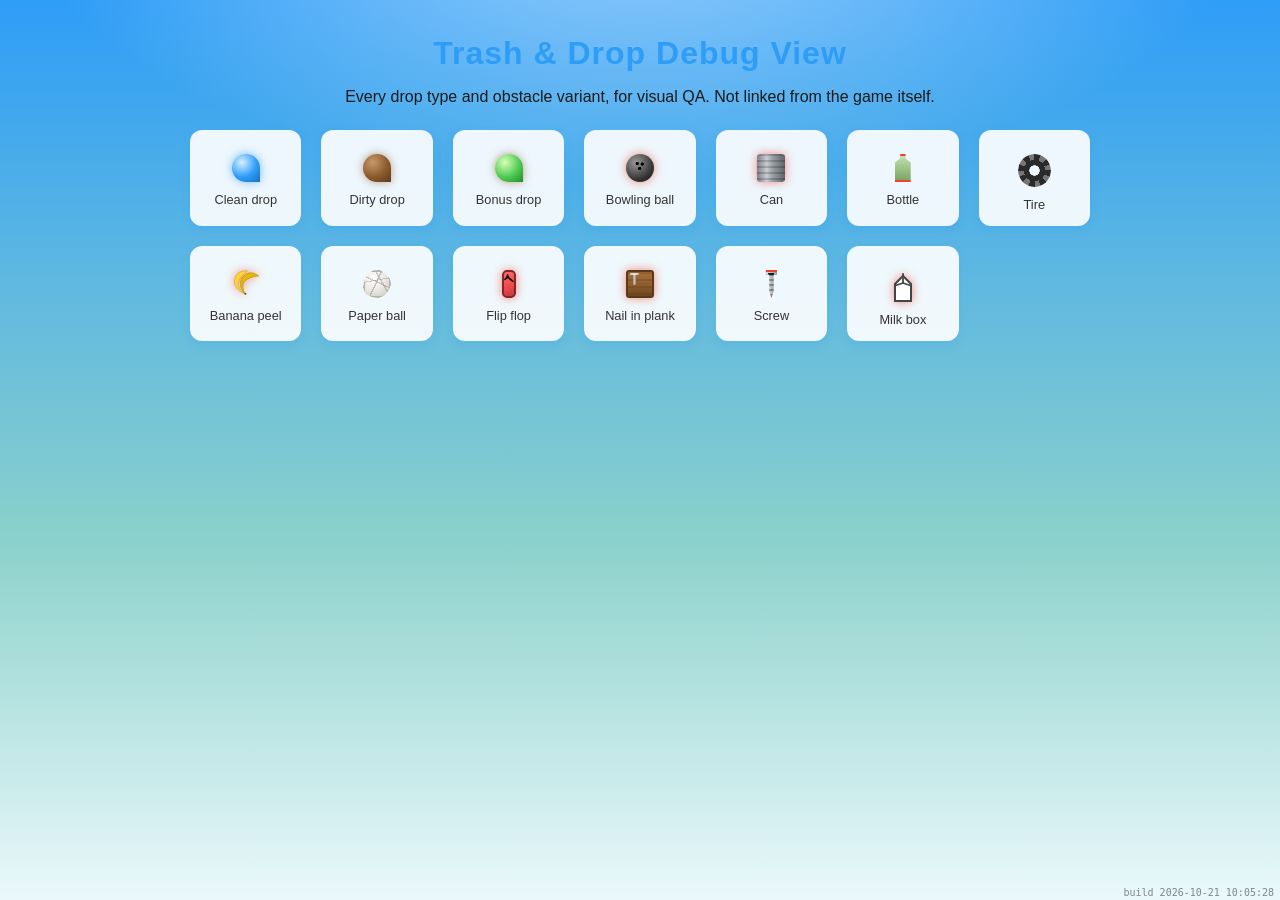
==== commit 025bc466: "Mobile audio: unlock on the first tap or touch and re-unlock after interruptions The audio engine wa" ====
--- a/debug-trash.html
+++ b/debug-trash.html
@@ -54,7 +54,7 @@
     <h1>Trash &amp; Drop Debug View</h1>
     <p>Every drop type and obstacle variant, for visual QA. Not linked from the game itself.</p>
     <div id="grid"></div>
-    <p id="build-marker" style="position: fixed; bottom: 2px; right: 6px; font-size: 10px; color: rgba(0, 0, 0, 0.45); margin: 0; font-family: monospace;">build 2026-10-21 09:50:26</p>
+    <p id="build-marker" style="position: fixed; bottom: 2px; right: 6px; font-size: 10px; color: rgba(0, 0, 0, 0.45); margin: 0; font-family: monospace;">build 2026-10-21 10:05:28</p>
 
     <script>
         var types = [
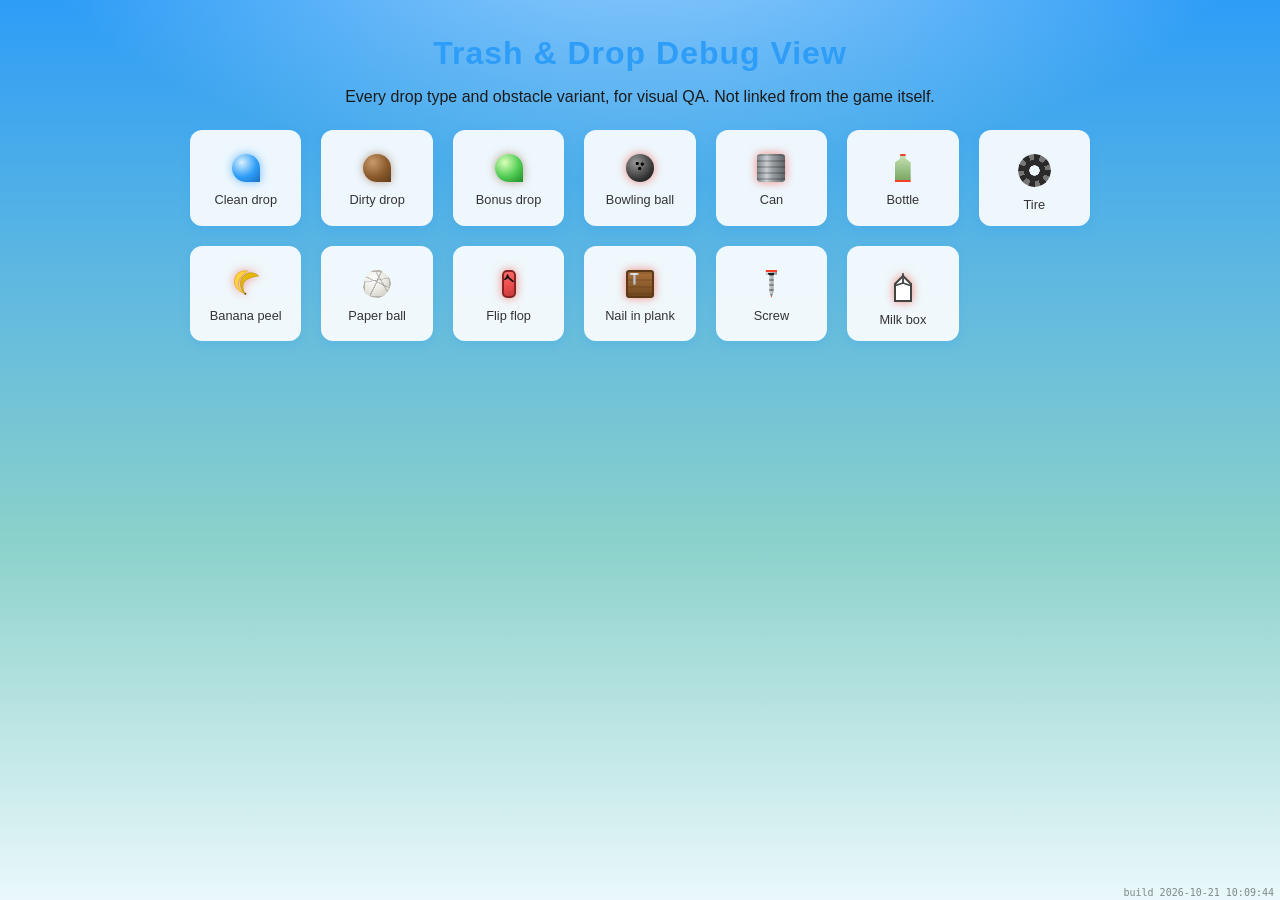
==== commit 0504842d: "Add a yellow Instructions button and a concise how-to-play card with icons Co-Authored-By: Claude So" ====
--- a/debug-trash.html
+++ b/debug-trash.html
@@ -7,7 +7,7 @@
     <!-- Not linked from the game. Reuses styles.css directly so this view
          always matches whatever the drop/obstacle shapes currently look
          like, with no separate copy to keep in sync. -->
-    <link rel="stylesheet" href="styles.css?v=20261021093617">
+    <link rel="stylesheet" href="styles.css?v=20261021100944">
     <style>
         body {
             padding: 30px 16px 60px;
@@ -54,7 +54,7 @@
     <h1>Trash &amp; Drop Debug View</h1>
     <p>Every drop type and obstacle variant, for visual QA. Not linked from the game itself.</p>
     <div id="grid"></div>
-    <p id="build-marker" style="position: fixed; bottom: 2px; right: 6px; font-size: 10px; color: rgba(0, 0, 0, 0.45); margin: 0; font-family: monospace;">build 2026-10-21 10:05:28</p>
+    <p id="build-marker" style="position: fixed; bottom: 2px; right: 6px; font-size: 10px; color: rgba(0, 0, 0, 0.45); margin: 0; font-family: monospace;">build 2026-10-21 10:09:44</p>
 
     <script>
         var types = [
--- a/styles.css
+++ b/styles.css
@@ -1290,6 +1290,7 @@
 
 #controls {
     display: flex;
+    flex-wrap: wrap;
     justify-content: center;
     align-items: center;
     gap: 15px;
@@ -1445,3 +1446,82 @@
         line-height: 1.1;
     }
 }
+
+/* Yellow Instructions button, charity: water yellow with dark text so it
+   stays readable on the bright gradient */
+#instructions-btn {
+    background: linear-gradient(180deg, #fff1a0 0%, #FFC907 45%, #d19a00 100%);
+    color: #5a4300;
+    text-shadow: 0 1px 0 rgba(255, 255, 255, 0.6);
+    box-shadow:
+        0 1px 0 rgba(255, 255, 255, 0.75) inset,
+        0 -7px 11px rgba(0, 0, 0, 0.2) inset,
+        0 4px 10px rgba(0, 0, 0, 0.3),
+        0 0 18px rgba(255, 201, 7, 0.65);
+}
+
+#instructions-btn:hover {
+    box-shadow:
+        0 1px 0 rgba(255, 255, 255, 0.8) inset,
+        0 -7px 11px rgba(0, 0, 0, 0.2) inset,
+        0 6px 16px rgba(0, 0, 0, 0.35),
+        0 0 28px rgba(255, 201, 7, 0.95);
+}
+
+/* How-to-play card: sits above the start, pause, and game-over panels */
+#instructions-screen {
+    z-index: 3;
+    gap: 8px;
+    background: linear-gradient(180deg, #ffffff 0%, #def4ff 100%);
+}
+
+#instruction-list {
+    list-style: none;
+    margin: 0;
+    padding: 0;
+    width: 100%;
+    max-width: 420px;
+    text-align: left;
+    font-size: 0.92rem;
+    line-height: 1.25;
+}
+
+#instruction-list li {
+    display: flex;
+    align-items: center;
+    gap: 12px;
+    padding: 5px 0;
+}
+
+.instr-icon {
+    flex: 0 0 44px;
+    display: flex;
+    align-items: center;
+    justify-content: center;
+    font-size: 1.15rem;
+    white-space: nowrap;
+}
+
+.instr-icon-small {
+    font-size: 0.8rem;
+}
+
+/* The game's real drop styles, just sitting in the row instead of falling */
+.instr-icon .drop {
+    position: static;
+    display: block;
+    flex-shrink: 0;
+}
+
+.instr-filter {
+    display: block;
+    width: 30px;
+    height: 30px;
+    border-radius: 50%;
+    border: 3px solid #2E9DF7;
+    background-color: rgba(255, 255, 255, 0.85);
+    background-image:
+        repeating-linear-gradient(0deg, #8BD1CB 0 2px, transparent 2px 8px),
+        repeating-linear-gradient(90deg, #8BD1CB 0 2px, transparent 2px 8px);
+    box-shadow: 0 0 10px rgba(46, 157, 247, 0.45);
+}
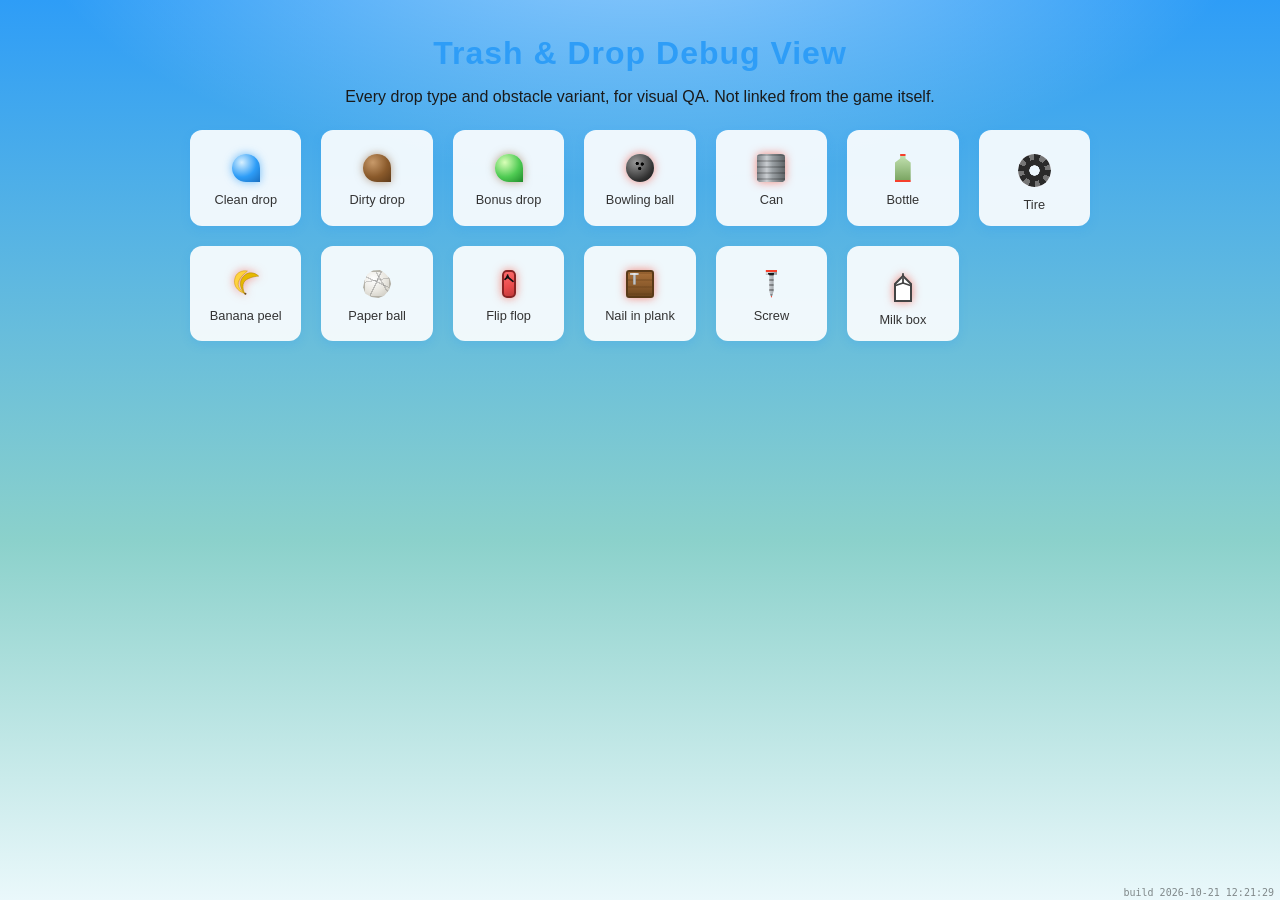
==== commit 738539d4: "How to play: brown drops contaminate the bucket Co-Authored-By: Claude Sonnet 5.5 <noreply@anthropic" ====
--- a/debug-trash.html
+++ b/debug-trash.html
@@ -7,7 +7,7 @@
     <!-- Not linked from the game. Reuses styles.css directly so this view
          always matches whatever the drop/obstacle shapes currently look
          like, with no separate copy to keep in sync. -->
-    <link rel="stylesheet" href="styles.css?v=20261021100944">
+    <link rel="stylesheet" href="styles.css?v=20261021122129">
     <style>
         body {
             padding: 30px 16px 60px;
@@ -54,7 +54,7 @@
     <h1>Trash &amp; Drop Debug View</h1>
     <p>Every drop type and obstacle variant, for visual QA. Not linked from the game itself.</p>
     <div id="grid"></div>
-    <p id="build-marker" style="position: fixed; bottom: 2px; right: 6px; font-size: 10px; color: rgba(0, 0, 0, 0.45); margin: 0; font-family: monospace;">build 2026-10-21 10:09:44</p>
+    <p id="build-marker" style="position: fixed; bottom: 2px; right: 6px; font-size: 10px; color: rgba(0, 0, 0, 0.45); margin: 0; font-family: monospace;">build 2026-10-21 12:21:29</p>
 
     <script>
         var types = [
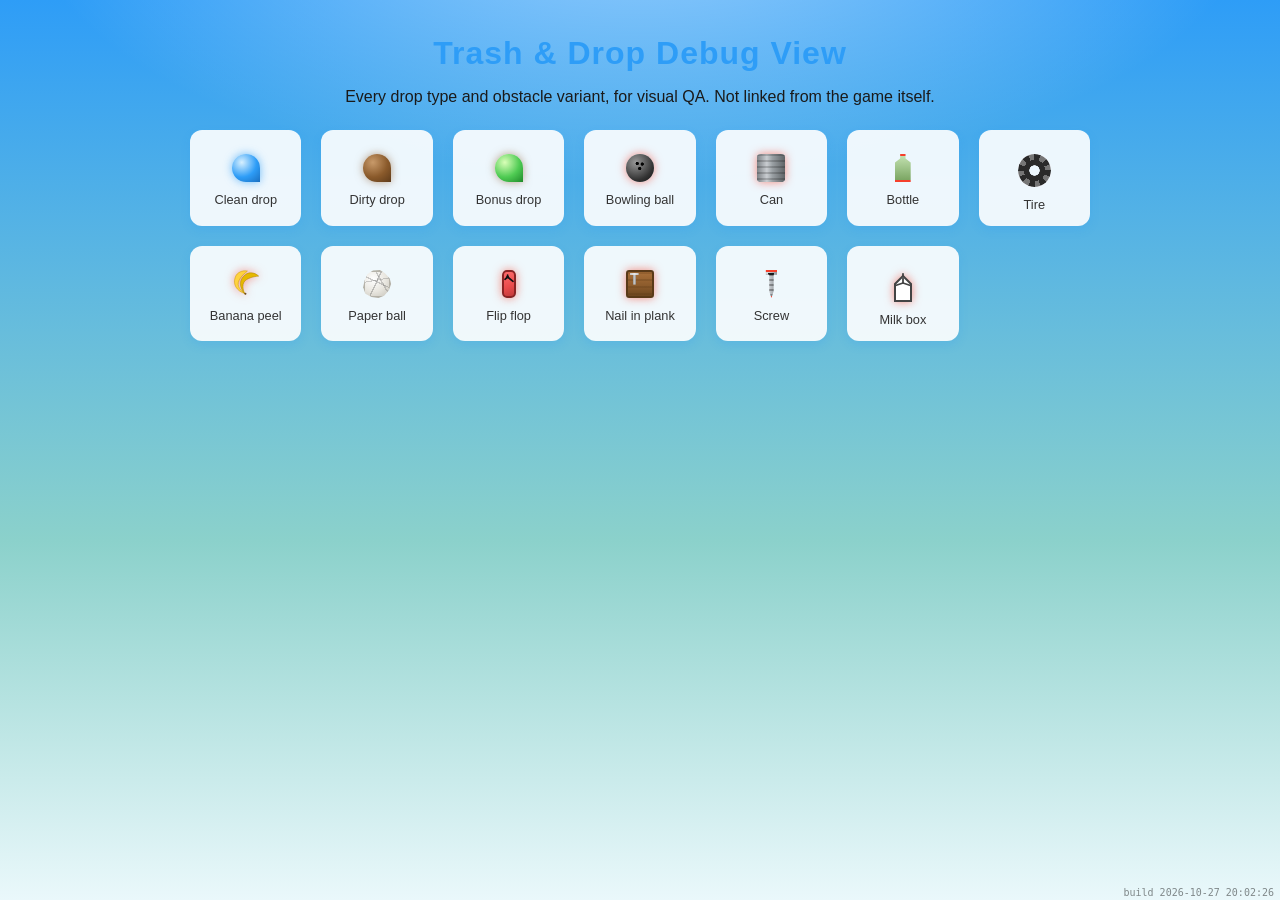
==== commit fadd91e3: "Difficulty modes, milestone messages, donate link, brand font for body text, mouse tracking fix - Ea" ====
--- a/debug-trash.html
+++ b/debug-trash.html
@@ -7,7 +7,7 @@
     <!-- Not linked from the game. Reuses styles.css directly so this view
          always matches whatever the drop/obstacle shapes currently look
          like, with no separate copy to keep in sync. -->
-    <link rel="stylesheet" href="styles.css?v=20261021122129">
+    <link rel="stylesheet" href="styles.css?v=20261027200226">
     <style>
         body {
             padding: 30px 16px 60px;
@@ -54,7 +54,7 @@
     <h1>Trash &amp; Drop Debug View</h1>
     <p>Every drop type and obstacle variant, for visual QA. Not linked from the game itself.</p>
     <div id="grid"></div>
-    <p id="build-marker" style="position: fixed; bottom: 2px; right: 6px; font-size: 10px; color: rgba(0, 0, 0, 0.45); margin: 0; font-family: monospace;">build 2026-10-21 12:21:29</p>
+    <p id="build-marker" style="position: fixed; bottom: 2px; right: 6px; font-size: 10px; color: rgba(0, 0, 0, 0.45); margin: 0; font-family: monospace;">build 2026-10-27 20:02:26</p>
 
     <script>
         var types = [
--- a/styles.css
+++ b/styles.css
@@ -1272,6 +1272,9 @@
 /* Typewriter-style credit line at the very bottom of the page. The brand
    name stays lowercase on purpose, as charity: water writes it. */
 #site-footer {
+    display: flex;
+    flex-direction: column;
+    gap: 4px;
     position: relative;
     z-index: 1;
     margin: 18px auto 14px;
@@ -1525,3 +1528,96 @@
         repeating-linear-gradient(90deg, #8BD1CB 0 2px, transparent 2px 8px);
     box-shadow: 0 0 10px rgba(46, 157, 247, 0.45);
 }
+
+/* Brand font for reading text. charity: water's brand book names Proxima
+   Nova (Avenir as its fallback), which isn't free to load on the web, so
+   Montserrat stands in. Titles, buttons, and big numbers keep Fredoka. */
+:root {
+    --brand-font: 'Proxima Nova', 'Montserrat', 'Avenir', Arial, sans-serif;
+}
+
+#tagline,
+.overlay p,
+#instruction-list,
+.leaderboard li,
+.stat-label,
+.final-details,
+.difficulty-summary,
+.milestone-toast {
+    font-family: var(--brand-font);
+}
+
+/* Difficulty picker on the start screen: three small glossy pills, the
+   chosen one at full color and the others dimmed */
+.difficulty-picker {
+    display: flex;
+    gap: 8px;
+    flex-shrink: 0;
+}
+
+.difficulty-btn {
+    padding: 6px 16px;
+    font-size: 0.85rem;
+    opacity: 0.55;
+    filter: saturate(0.6);
+}
+
+.difficulty-btn.chosen {
+    opacity: 1;
+    filter: none;
+    transform: scale(1.08);
+}
+
+.difficulty-btn:hover {
+    opacity: 0.9;
+}
+
+.difficulty-normal {
+    background: linear-gradient(180deg, #9fd3ff 0%, #2E9DF7 45%, #155fa8 100%);
+}
+
+.difficulty-hard {
+    background: linear-gradient(180deg, #ff9d8e 0%, #F5402C 45%, #ad2015 100%);
+}
+
+.overlay .difficulty-summary {
+    font-size: 0.8rem;
+    color: #4a7fa8;
+    min-height: 1.1em;
+}
+
+/* Milestone message: a charity: water yellow pill that slides in at the top
+   of the game area, then fades out and is removed by script.js */
+.milestone-toast {
+    position: absolute;
+    top: 14px;
+    left: 50%;
+    z-index: 1;
+    max-width: 88%;
+    padding: 8px 18px;
+    border-radius: 999px;
+    background: linear-gradient(180deg, #fff1a0 0%, #FFC907 55%, #d19a00 100%);
+    color: #5a4300;
+    font-size: 0.95rem;
+    font-weight: 700;
+    text-align: center;
+    text-shadow: 0 1px 0 rgba(255, 255, 255, 0.6);
+    box-shadow:
+        0 1px 0 rgba(255, 255, 255, 0.75) inset,
+        0 4px 12px rgba(0, 0, 0, 0.3),
+        0 0 18px rgba(255, 201, 7, 0.7);
+    pointer-events: none;
+    animation: milestoneToast 2600ms ease forwards;
+}
+
+@keyframes milestoneToast {
+    0%   { opacity: 0; transform: translate(-50%, -16px) scale(0.85); }
+    12%  { opacity: 1; transform: translate(-50%, 0) scale(1.05); }
+    20%  { transform: translate(-50%, 0) scale(1); }
+    85%  { opacity: 1; transform: translate(-50%, 0) scale(1); }
+    100% { opacity: 0; transform: translate(-50%, -10px) scale(0.95); }
+}
+
+#site-footer a {
+    text-decoration-thickness: 1px;
+}
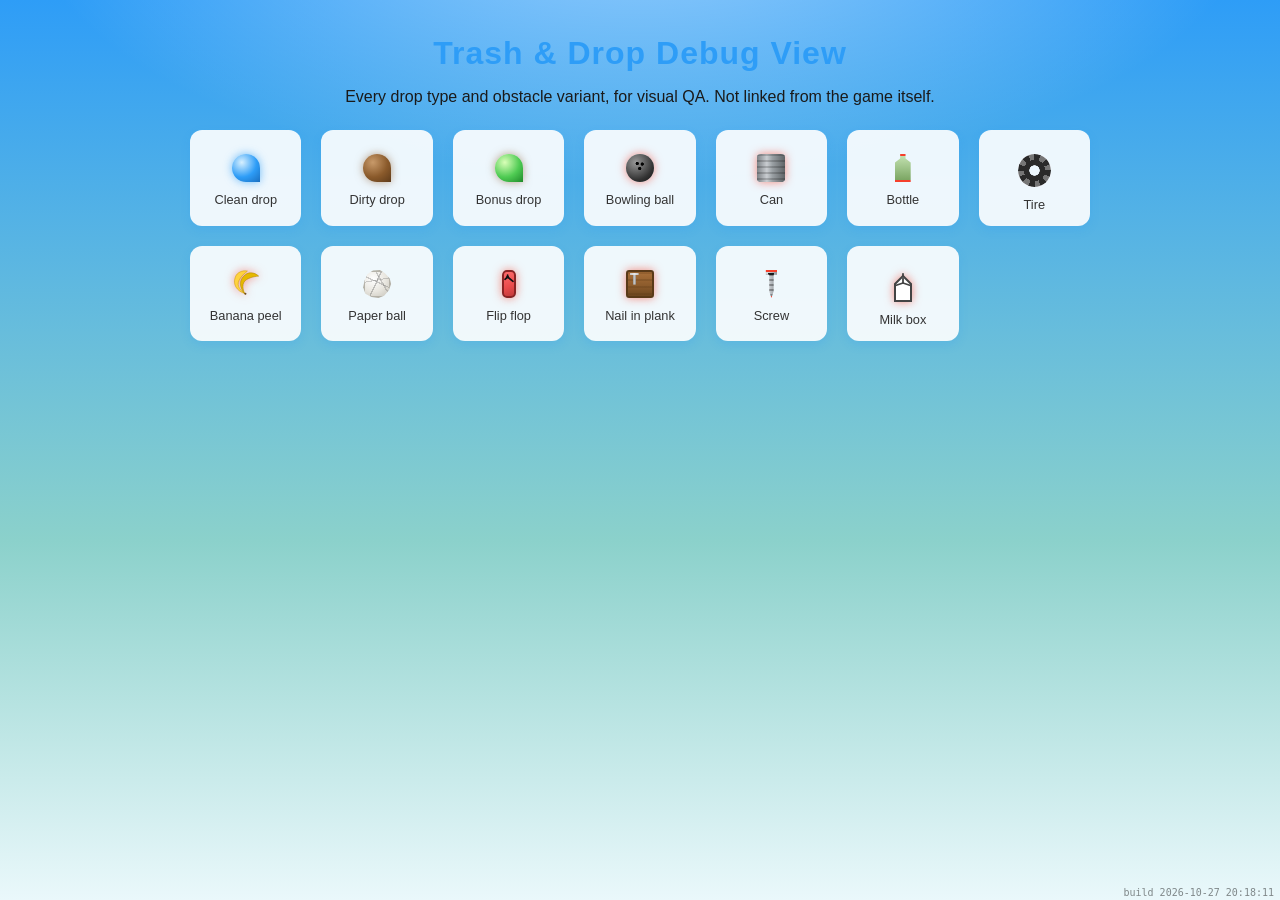
==== commit db0e5ea9: "Brand font on footer, panel headings, and body text. Scoreboards and stats stay Fredoka Co-Authored-" ====
--- a/debug-trash.html
+++ b/debug-trash.html
@@ -7,7 +7,7 @@
     <!-- Not linked from the game. Reuses styles.css directly so this view
          always matches whatever the drop/obstacle shapes currently look
          like, with no separate copy to keep in sync. -->
-    <link rel="stylesheet" href="styles.css?v=20261027200226">
+    <link rel="stylesheet" href="styles.css?v=20261027201811">
     <style>
         body {
             padding: 30px 16px 60px;
@@ -54,7 +54,7 @@
     <h1>Trash &amp; Drop Debug View</h1>
     <p>Every drop type and obstacle variant, for visual QA. Not linked from the game itself.</p>
     <div id="grid"></div>
-    <p id="build-marker" style="position: fixed; bottom: 2px; right: 6px; font-size: 10px; color: rgba(0, 0, 0, 0.45); margin: 0; font-family: monospace;">build 2026-10-27 20:02:26</p>
+    <p id="build-marker" style="position: fixed; bottom: 2px; right: 6px; font-size: 10px; color: rgba(0, 0, 0, 0.45); margin: 0; font-family: monospace;">build 2026-10-27 20:18:11</p>
 
     <script>
         var types = [
--- a/styles.css
+++ b/styles.css
@@ -1269,7 +1269,7 @@
     opacity: 0;
 }
 
-/* Typewriter-style credit line at the very bottom of the page. The brand
+/* Credit and donation lines at the very bottom of the page. The brand
    name stays lowercase on purpose, as charity: water writes it. */
 #site-footer {
     display: flex;
@@ -1279,7 +1279,6 @@
     z-index: 1;
     margin: 18px auto 14px;
     text-align: center;
-    font-family: 'Courier New', Courier, monospace;
     font-size: 0.85rem;
     color: #1a4d73;
     text-shadow: 0 1px 0 rgba(255, 255, 255, 0.7);
@@ -1531,20 +1530,26 @@
 
 /* Brand font for reading text. charity: water's brand book names Proxima
    Nova (Avenir as its fallback), which isn't free to load on the web, so
-   Montserrat stands in. Titles, buttons, and big numbers keep Fredoka. */
+   Montserrat stands in. The titles, buttons, stats bar, and scoreboards
+   keep Fredoka. */
 :root {
     --brand-font: 'Proxima Nova', 'Montserrat', 'Avenir', Arial, sans-serif;
 }
 
 #tagline,
 .overlay p,
+.overlay h2:not(#game-over-title),
 #instruction-list,
-.leaderboard li,
-.stat-label,
-.final-details,
 .difficulty-summary,
-.milestone-toast {
+.milestone-toast,
+#name-input,
+#site-footer {
     font-family: var(--brand-font);
+}
+
+/* Anything inside a scoreboard panel stays Fredoka */
+.overlay .leaderboard p {
+    font-family: 'Fredoka', Arial, Helvetica, sans-serif;
 }
 
 /* Difficulty picker on the start screen: three small glossy pills, the
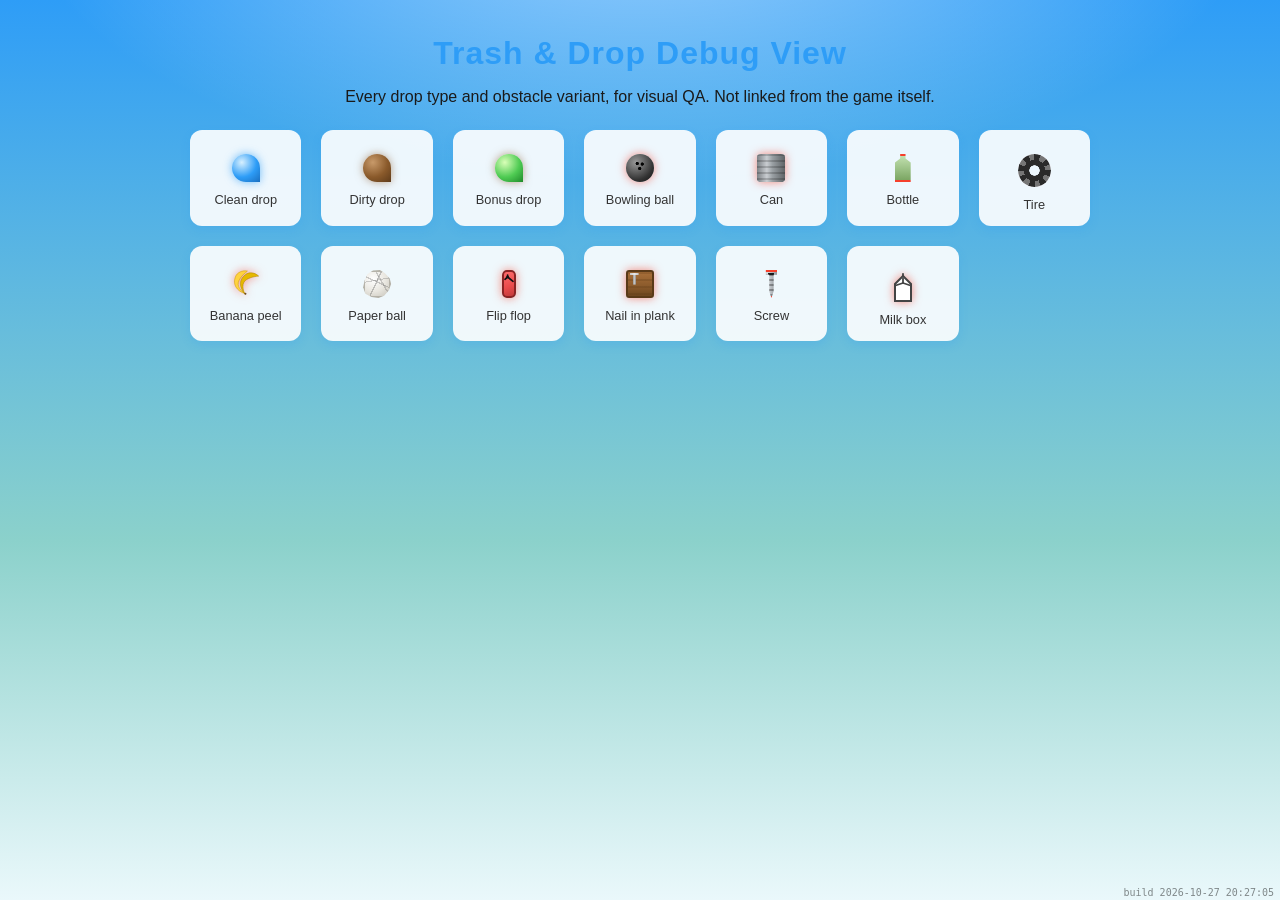
==== commit f2b6f8c2: "Buttons use Fredoka instead of the browser default Co-Authored-By: Claude Sonnet 5.5 <noreply@anthro" ====
--- a/debug-trash.html
+++ b/debug-trash.html
@@ -7,7 +7,7 @@
     <!-- Not linked from the game. Reuses styles.css directly so this view
          always matches whatever the drop/obstacle shapes currently look
          like, with no separate copy to keep in sync. -->
-    <link rel="stylesheet" href="styles.css?v=20261027201811">
+    <link rel="stylesheet" href="styles.css?v=20261027202705">
     <style>
         body {
             padding: 30px 16px 60px;
@@ -54,7 +54,7 @@
     <h1>Trash &amp; Drop Debug View</h1>
     <p>Every drop type and obstacle variant, for visual QA. Not linked from the game itself.</p>
     <div id="grid"></div>
-    <p id="build-marker" style="position: fixed; bottom: 2px; right: 6px; font-size: 10px; color: rgba(0, 0, 0, 0.45); margin: 0; font-family: monospace;">build 2026-10-27 20:18:11</p>
+    <p id="build-marker" style="position: fixed; bottom: 2px; right: 6px; font-size: 10px; color: rgba(0, 0, 0, 0.45); margin: 0; font-family: monospace;">build 2026-10-27 20:27:05</p>
 
     <script>
         var types = [
--- a/styles.css
+++ b/styles.css
@@ -1171,6 +1171,7 @@
 button {
     position: relative;
     overflow: hidden;
+    font-family: 'Fredoka', Arial, Helvetica, sans-serif;
     font-size: 1rem;
     font-weight: bold;
     padding: 12px 26px;
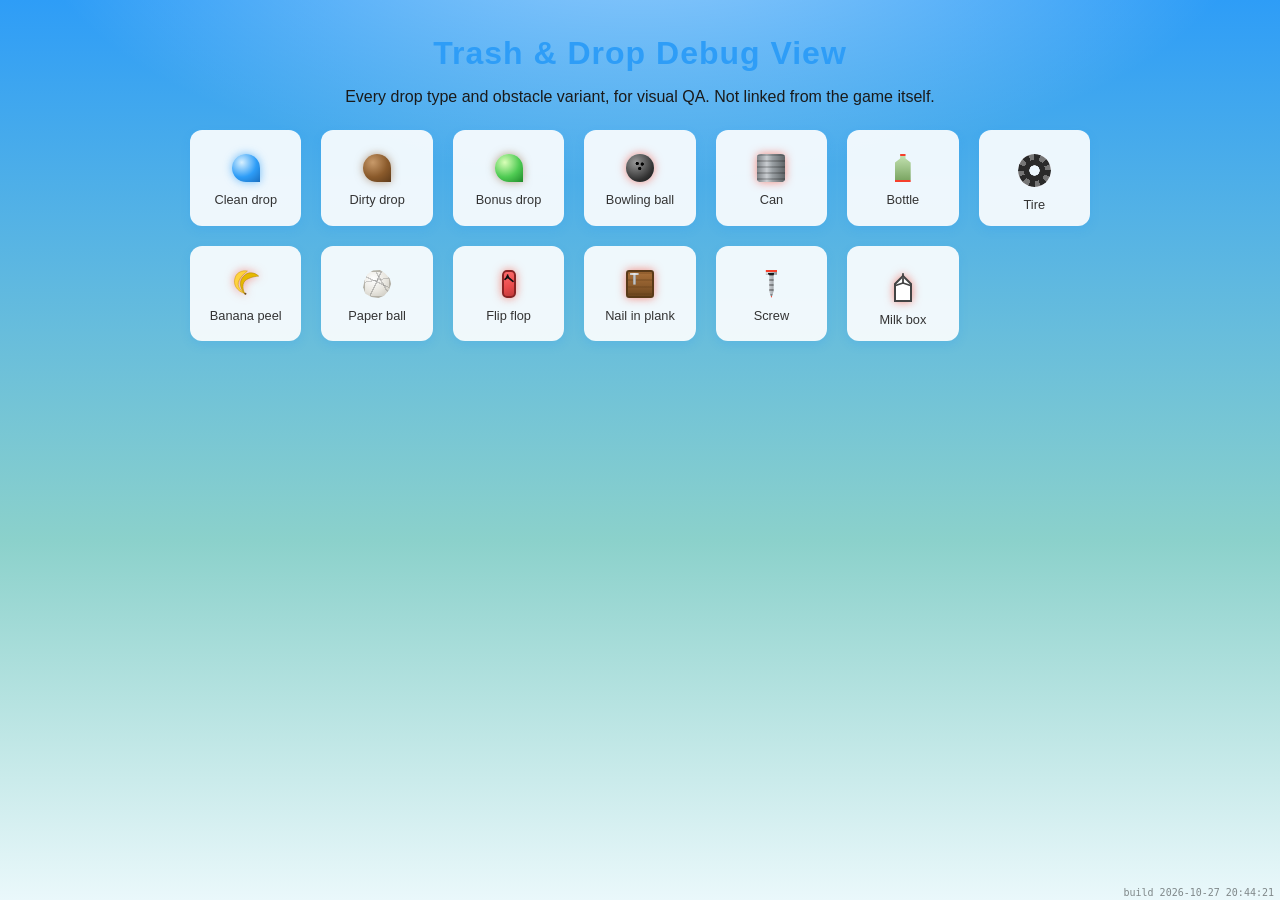
==== commit 4ea4de64: "Buttons: black text outline and lighter weight for readability, same white text on the yellow button" ====
--- a/debug-trash.html
+++ b/debug-trash.html
@@ -7,7 +7,7 @@
     <!-- Not linked from the game. Reuses styles.css directly so this view
          always matches whatever the drop/obstacle shapes currently look
          like, with no separate copy to keep in sync. -->
-    <link rel="stylesheet" href="styles.css?v=20261027202705">
+    <link rel="stylesheet" href="styles.css?v=20261027204421">
     <style>
         body {
             padding: 30px 16px 60px;
@@ -54,7 +54,7 @@
     <h1>Trash &amp; Drop Debug View</h1>
     <p>Every drop type and obstacle variant, for visual QA. Not linked from the game itself.</p>
     <div id="grid"></div>
-    <p id="build-marker" style="position: fixed; bottom: 2px; right: 6px; font-size: 10px; color: rgba(0, 0, 0, 0.45); margin: 0; font-family: monospace;">build 2026-10-27 20:27:05</p>
+    <p id="build-marker" style="position: fixed; bottom: 2px; right: 6px; font-size: 10px; color: rgba(0, 0, 0, 0.45); margin: 0; font-family: monospace;">build 2026-10-27 20:44:21</p>
 
     <script>
         var types = [
--- a/styles.css
+++ b/styles.css
@@ -1173,15 +1173,21 @@
     overflow: hidden;
     font-family: 'Fredoka', Arial, Helvetica, sans-serif;
     font-size: 1rem;
-    font-weight: bold;
+    font-weight: 600;
+    letter-spacing: 0.3px;
     padding: 12px 26px;
     border: none;
     border-radius: 999px;
     background: linear-gradient(180deg, #8ef09a 0%, #4FCB53 45%, #2a9a35 100%);
     color: white;
+    /* A thin black outline (four 1px shadows) keeps the white text readable
+       on every glossy button color */
     text-shadow:
-        0 1px 0 rgba(255, 255, 255, 0.4),
-        0 -1px 1px rgba(0, 0, 0, 0.35);
+        -1px -1px 0 #000,
+        1px -1px 0 #000,
+        -1px 1px 0 #000,
+        1px 1px 0 #000,
+        0 2px 3px rgba(0, 0, 0, 0.45);
     cursor: pointer;
     box-shadow:
         0 1px 0 rgba(255, 255, 255, 0.65) inset,
@@ -1450,12 +1456,10 @@
     }
 }
 
-/* Yellow Instructions button, charity: water yellow with dark text so it
-   stays readable on the bright gradient */
+/* Yellow Instructions button in charity: water yellow. It uses the same
+   white text with a black outline as the other buttons. */
 #instructions-btn {
     background: linear-gradient(180deg, #fff1a0 0%, #FFC907 45%, #d19a00 100%);
-    color: #5a4300;
-    text-shadow: 0 1px 0 rgba(255, 255, 255, 0.6);
     box-shadow:
         0 1px 0 rgba(255, 255, 255, 0.75) inset,
         0 -7px 11px rgba(0, 0, 0, 0.2) inset,
